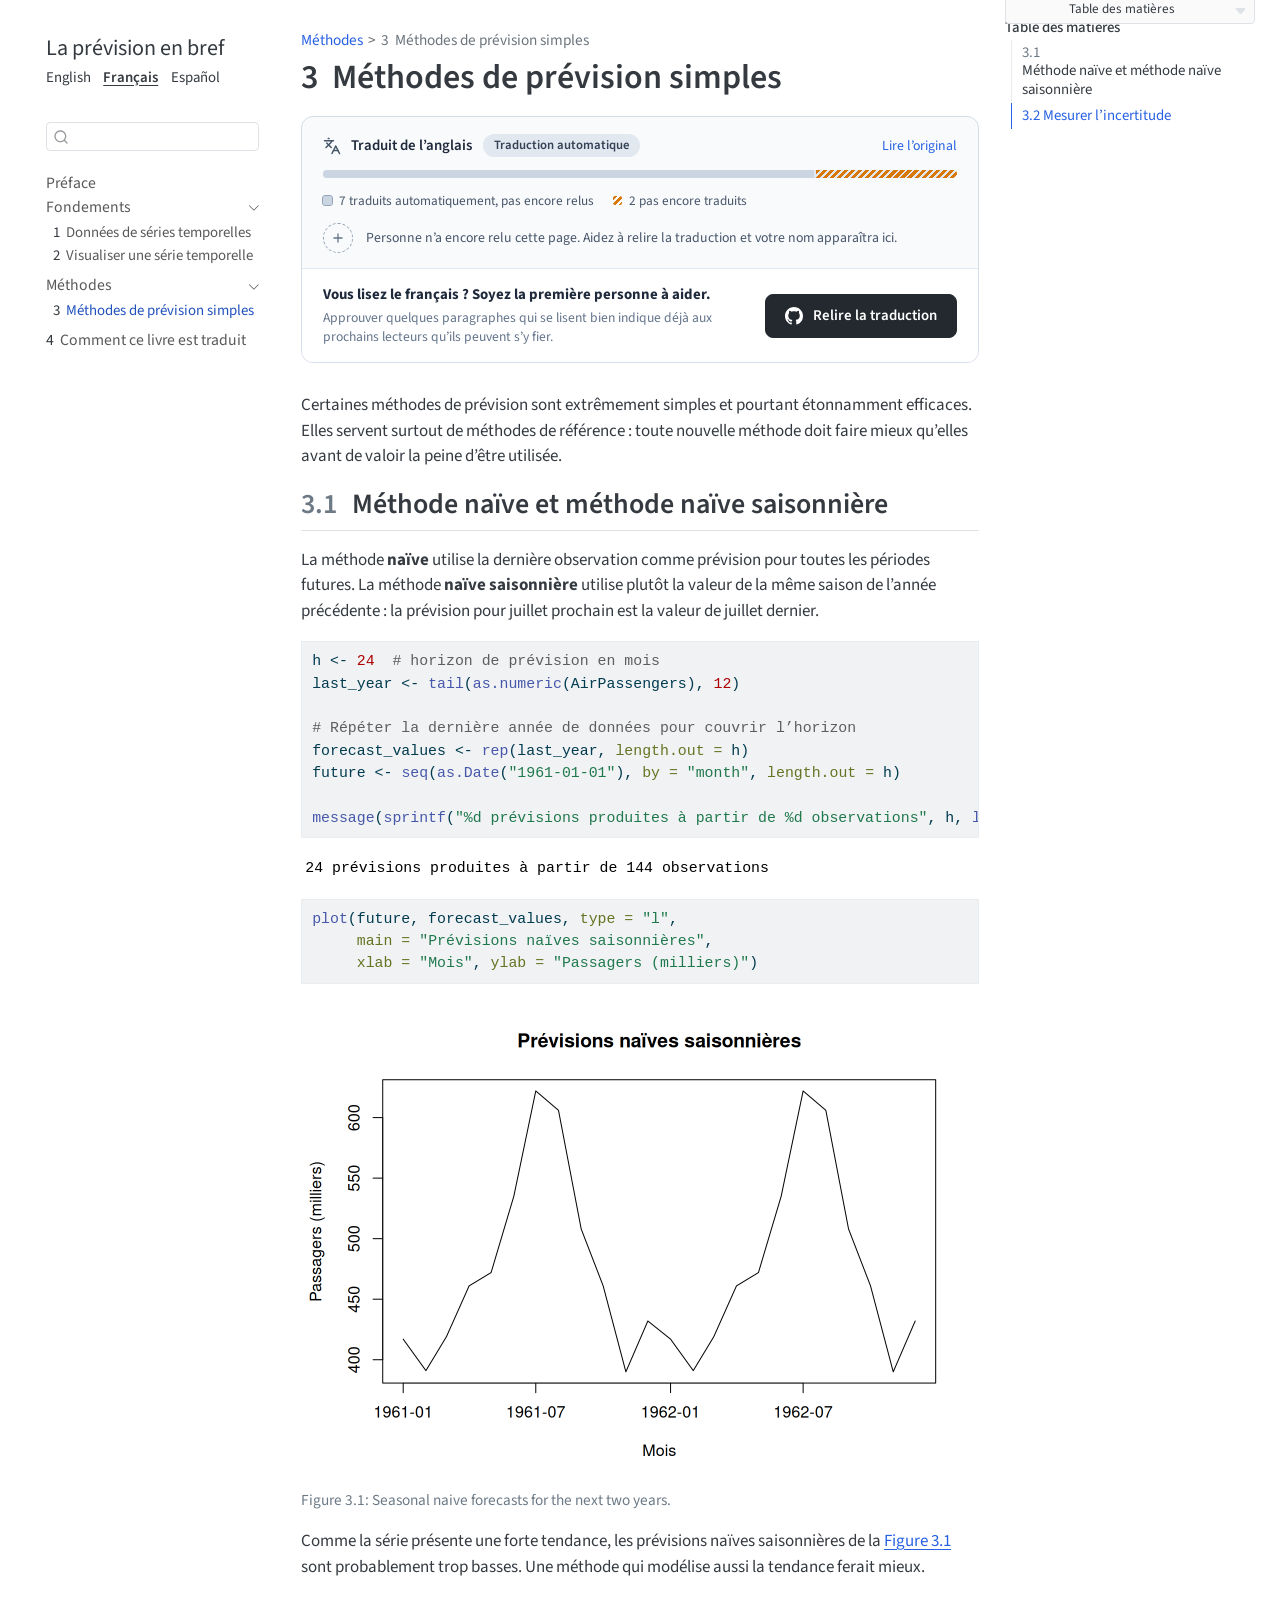
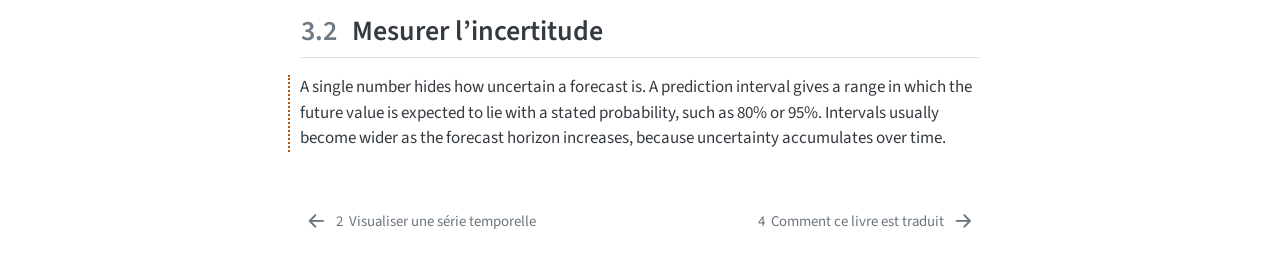
==== fr/chapters/benchmarks.html @ 6ce55431 "Built site for gh-pages" ====
<!DOCTYPE html>
<html xmlns="http://www.w3.org/1999/xhtml" lang="fr" xml:lang="fr"><head>

<meta charset="utf-8">
<meta name="generator" content="quarto-1.10.18">

<meta name="viewport" content="width=device-width, initial-scale=1.0, user-scalable=yes">


<title>3&nbsp; Méthodes de prévision simples – La prévision en bref</title>
<style>
/* Default styles provided by pandoc.
** See https://pandoc.org/MANUAL.html#variables-for-html for config info.
*/
span.smallcaps{font-variant: small-caps;}
div.columns{display: flex; gap: 1.5em;}
div.column{flex: auto;}
@media screen {
div.columns{gap: min(4vw, 1.5em);}
div.column{overflow-x: auto;}
}
div.hanging-indent{margin-left: 1.5em; text-indent: -1.5em;}
ul.task-list{list-style: none;}
ul.task-list li input[type="checkbox"] {
  width: 0.8em;
  margin: 0 0.8em 0.2em -1em; /* quarto-specific, see https://github.com/quarto-dev/quarto-cli/issues/4556 */ 
  vertical-align: middle;
}
/* CSS for syntax highlighting */
html { -webkit-text-size-adjust: 100%; }
pre > code.sourceCode { white-space: pre; position: relative; }
pre > code.sourceCode > span { display: inline-block; line-height: 1.25; }
pre > code.sourceCode > span:empty { height: 1.2em; }
.sourceCode { overflow: visible; }
code.sourceCode > span { color: inherit; text-decoration: inherit; }
div.sourceCode { margin: 1em 0; }
pre.sourceCode { margin: 0; }
@media screen {
div.sourceCode { overflow: auto; }
}
@media print {
pre > code.sourceCode { white-space: pre-wrap; }
pre > code.sourceCode > span { text-indent: -5em; padding-left: 5em; }
}
pre.numberSource code
  { counter-reset: source-line 0; }
pre.numberSource code > span
  { position: relative; left: -4em; counter-increment: source-line; }
pre.numberSource code > span > a:first-child::before
  { content: counter(source-line);
    position: relative; left: -1em; text-align: right; vertical-align: baseline;
    border: none; display: inline-block;
    -webkit-touch-callout: none; -webkit-user-select: none;
    -khtml-user-select: none; -moz-user-select: none;
    -ms-user-select: none; user-select: none;
    padding: 0 4px; width: 4em;
  }
pre.numberSource { margin-left: 3em;  padding-left: 4px; }
div.sourceCode
  {   }
@media screen {
pre > code.sourceCode > span > a:first-child::before { text-decoration: underline; }
}
</style>


<script src="../site_libs/quarto-nav/quarto-nav.js"></script>
<script src="../site_libs/quarto-nav/headroom.min.js"></script>
<script src="../site_libs/clipboard/clipboard.min.js"></script>
<script src="../site_libs/quarto-search/autocomplete.umd.js"></script>
<script src="../site_libs/quarto-search/fuse.min.js"></script>
<script src="../site_libs/quarto-search/quarto-search.js"></script>
<meta name="quarto:offset" content="../">
<link href="../chapters/how-it-works.html" rel="next">
<link href="../chapters/visualising.html" rel="prev">
<script src="../site_libs/quarto-html/quarto.js" type="module"></script>
<script src="../site_libs/quarto-html/tabsets/tabsets.js" type="module"></script>
<script src="../site_libs/quarto-html/popper.min.js"></script>
<script src="../site_libs/quarto-html/tippy.umd.min.js"></script>
<script src="../site_libs/quarto-html/anchor.min.js"></script>
<link href="../site_libs/quarto-html/tippy.css" rel="stylesheet">
<link href="../site_libs/quarto-html/quarto-syntax-highlighting-64a204ab8560d761af7679ceaba22944.css" rel="stylesheet" id="quarto-text-highlighting-styles">
<script src="../site_libs/bootstrap/bootstrap.min.js"></script>
<link href="../site_libs/bootstrap/bootstrap-icons.css" rel="stylesheet">
<link href="../site_libs/bootstrap/bootstrap-860392d51475b9d9ef8a05c167138a3a.min.css" rel="stylesheet" append-hash="true" id="quarto-bootstrap" data-mode="light">
<script src="../site_libs/quarto-contrib/quarto-i18n-0.1.0/review.js"></script>
<link href="../site_libs/quarto-contrib/quarto-i18n-0.1.0/review.css" rel="stylesheet">
<script id="quarto-search-options" type="application/json">{
  "location": "sidebar",
  "copy-button": false,
  "collapse-after": 3,
  "panel-placement": "start",
  "type": "textbox",
  "limit": 50,
  "keyboard-shortcut": [
    "f",
    "/",
    "s"
  ],
  "show-item-context": false,
  "language": {
    "search-no-results-text": "Pas de résultats",
    "search-matching-documents-text": "documents trouvés",
    "search-copy-link-title": "Copier le lien vers la recherche",
    "search-hide-matches-text": "Cacher les correspondances additionnelles",
    "search-more-match-text": "correspondance de plus dans ce document",
    "search-more-matches-text": "correspondances de plus dans ce document",
    "search-clear-button-title": "Effacer",
    "search-text-placeholder": "",
    "search-detached-cancel-button-title": "Annuler",
    "search-submit-button-title": "Envoyer",
    "search-label": "Recherche"
  }
}</script>


<!-- quarto-i18n:start -->
<link rel="alternate" hreflang="en" href="../../chapters/benchmarks.html">
<link rel="alternate" hreflang="fr" href="benchmarks.html">
<link rel="alternate" hreflang="es" href="../../es/chapters/benchmarks.html">
<link rel="alternate" hreflang="x-default" href="../../chapters/benchmarks.html">
<meta name="i18n-review-data" content="benchmarks.tr.json">
<!-- quarto-i18n:end -->
<!-- quarto-i18n:start -->
<style id="tr-switcher-style">.tr-switcher{display:flex;flex-wrap:wrap;gap:.25rem .75rem;font-size:.875rem;margin:.25rem 0 .5rem}.tr-switcher-link{text-decoration:none}.tr-switcher-link[aria-current]{font-weight:600;text-decoration:underline;text-underline-offset:3px}</style>
<!-- quarto-i18n:end -->
</head>

<body class="nav-sidebar floating quarto-light">

<div id="quarto-search-results"></div>
  <header id="quarto-header" class="headroom fixed-top">
  <nav class="quarto-secondary-nav">
    <div class="container-fluid d-flex">
      <button type="button" class="quarto-btn-toggle btn" data-bs-toggle="collapse" role="button" data-bs-target=".quarto-sidebar-collapse-item" aria-controls="quarto-sidebar" aria-expanded="false" aria-label="Basculer la barre latérale" onclick="if (window.quartoToggleHeadroom) { window.quartoToggleHeadroom(); }">
        <i class="bi bi-layout-text-sidebar-reverse"></i>
      </button>
        <nav class="quarto-page-breadcrumbs" aria-label="breadcrumb"><ol class="breadcrumb"><li class="breadcrumb-item"><a href="../chapters/benchmarks.html">Méthodes</a></li><li class="breadcrumb-item"><a href="../chapters/benchmarks.html"><span class="chapter-number">3</span>&nbsp; <span class="chapter-title">Méthodes de prévision simples</span></a></li></ol></nav>
        <a class="flex-grow-1" role="navigation" data-bs-toggle="collapse" data-bs-target=".quarto-sidebar-collapse-item" aria-controls="quarto-sidebar" aria-expanded="false" aria-label="Basculer la barre latérale" onclick="if (window.quartoToggleHeadroom) { window.quartoToggleHeadroom(); }">      
        </a>
      <button type="button" class="btn quarto-search-button" aria-label="Recherche" onclick="window.quartoOpenSearch();">
        <i class="bi bi-search"></i>
      </button>
    </div>
  </nav>
</header>
<!-- content -->
<div id="quarto-content" class="quarto-container page-columns page-rows-contents page-layout-article">
<!-- sidebar -->
  <nav id="quarto-sidebar" class="sidebar collapse collapse-horizontal quarto-sidebar-collapse-item sidebar-navigation floating overflow-auto">
    <div class="pt-lg-2 mt-2 text-left sidebar-header">
    <div class="sidebar-title mb-0 py-0">
      <a href="../">La prévision en bref</a> 
    </div>
<!-- quarto-i18n:start -->
<nav class="tr-switcher" aria-label="Langues"><a class="tr-switcher-link" href="../../chapters/benchmarks.html" lang="en" hreflang="en">English</a><a class="tr-switcher-link" href="benchmarks.html" lang="fr" hreflang="fr" aria-current="page">Français</a><a class="tr-switcher-link" href="../../es/chapters/benchmarks.html" lang="es" hreflang="es">Español</a></nav>
<!-- quarto-i18n:end -->

      </div>
        <div class="mt-2 flex-shrink-0 align-items-center">
        <div class="sidebar-search">
        <div id="quarto-search" class="" title="Recherche"></div>
        </div>
        </div>
    <div class="sidebar-menu-container"> 
    <ul class="list-unstyled mt-1">
        <li class="sidebar-item">
  <div class="sidebar-item-container"> 
  <a href="../index.html" class="sidebar-item-text sidebar-link">
 <span class="menu-text">Préface</span></a>
  </div>
</li>
        <li class="sidebar-item sidebar-item-section">
      <div class="sidebar-item-container"> 
            <a class="sidebar-item-text sidebar-link text-start" data-bs-toggle="collapse" data-bs-target="#quarto-sidebar-section-1" role="navigation" aria-expanded="true">
 <span class="menu-text">Fondements</span></a>
          <a class="sidebar-item-toggle text-start" data-bs-toggle="collapse" data-bs-target="#quarto-sidebar-section-1" role="navigation" aria-expanded="true" aria-label="Basculer la section">
            <i class="bi bi-chevron-right ms-2"></i>
          </a> 
      </div>
      <ul id="quarto-sidebar-section-1" class="collapse list-unstyled sidebar-section depth1 show">  
          <li class="sidebar-item">
  <div class="sidebar-item-container"> 
  <a href="../chapters/time-series.html" class="sidebar-item-text sidebar-link">
 <span class="menu-text"><span class="chapter-number">1</span>&nbsp; <span class="chapter-title">Données de séries temporelles</span></span></a>
  </div>
</li>
          <li class="sidebar-item">
  <div class="sidebar-item-container"> 
  <a href="../chapters/visualising.html" class="sidebar-item-text sidebar-link">
 <span class="menu-text"><span class="chapter-number">2</span>&nbsp; <span class="chapter-title">Visualiser une série temporelle</span></span></a>
  </div>
</li>
      </ul>
  </li>
        <li class="sidebar-item sidebar-item-section">
      <div class="sidebar-item-container"> 
            <a class="sidebar-item-text sidebar-link text-start" data-bs-toggle="collapse" data-bs-target="#quarto-sidebar-section-2" role="navigation" aria-expanded="true">
 <span class="menu-text">Méthodes</span></a>
          <a class="sidebar-item-toggle text-start" data-bs-toggle="collapse" data-bs-target="#quarto-sidebar-section-2" role="navigation" aria-expanded="true" aria-label="Basculer la section">
            <i class="bi bi-chevron-right ms-2"></i>
          </a> 
      </div>
      <ul id="quarto-sidebar-section-2" class="collapse list-unstyled sidebar-section depth1 show">  
          <li class="sidebar-item">
  <div class="sidebar-item-container"> 
  <a href="../chapters/benchmarks.html" class="sidebar-item-text sidebar-link active">
 <span class="menu-text"><span class="chapter-number">3</span>&nbsp; <span class="chapter-title">Méthodes de prévision simples</span></span></a>
  </div>
</li>
      </ul>
  </li>
        <li class="sidebar-item">
  <div class="sidebar-item-container"> 
  <a href="../chapters/how-it-works.html" class="sidebar-item-text sidebar-link">
 <span class="menu-text"><span class="chapter-number">4</span>&nbsp; <span class="chapter-title">Comment ce livre est traduit</span></span></a>
  </div>
</li>
    </ul>
    </div>
</nav>
<div id="quarto-sidebar-glass" class="quarto-sidebar-collapse-item" data-bs-toggle="collapse" data-bs-target=".quarto-sidebar-collapse-item"></div>
<!-- margin-sidebar -->
    <div id="quarto-margin-sidebar" class="sidebar margin-sidebar">
        <nav id="TOC" role="doc-toc" class="toc-active">
    <h2 id="toc-title">Table des matières</h2>
   
  <ul>
  <li><a href="#sec-naive" id="toc-sec-naive" class="nav-link active" data-scroll-target="#sec-naive"><span class="header-section-number">3.1</span> <span class="tr-block tr-heading" data-tr-id="u3fd307" data-tr-status="machine" data-tr-reviews="0">Méthode naïve et méthode naïve saisonnière</span></a></li>
  <li><a href="#sec-uncertainty" id="toc-sec-uncertainty" class="nav-link" data-scroll-target="#sec-uncertainty"><span class="header-section-number">3.2</span> <span class="tr-block tr-heading" data-tr-id="ubc1e52" data-tr-status="machine" data-tr-reviews="0">Mesurer l’incertitude</span></a></li>
  </ul>
</nav>
    </div>
<!-- main -->
<main class="content" id="quarto-document-content">

<header id="title-block-header" class="quarto-title-block default"><nav class="quarto-page-breadcrumbs quarto-title-breadcrumbs d-none d-lg-block" aria-label="breadcrumb"><ol class="breadcrumb"><li class="breadcrumb-item"><a href="../chapters/benchmarks.html">Méthodes</a></li><li class="breadcrumb-item"><a href="../chapters/benchmarks.html"><span class="chapter-number">3</span>&nbsp; <span class="chapter-title">Méthodes de prévision simples</span></a></li></ol></nav>
<div class="quarto-title">
<h1 class="title"><span id="sec-benchmarks" class="quarto-section-identifier"><span class="chapter-number">3</span>&nbsp; <span class="chapter-title">Méthodes de prévision simples</span></span></h1>
</div>



<div class="quarto-title-meta">

    
  
    
  </div>
  


</header>


<aside class="tr-banner" data-state="machine" aria-label="À propos de cette traduction"><div class="tr-banner-main"><div class="tr-banner-head"><svg class="tr-banner-icon" width="18" height="18" viewBox="0 0 24 24" fill="none" stroke="currentColor" stroke-width="2" stroke-linecap="round" stroke-linejoin="round" aria-hidden="true"><path d="m5 8 6 6"/><path d="m4 14 6-6 2-3"/><path d="M2 5h12"/><path d="M7 2h1"/><path d="m22 22-5-10-5 10"/><path d="M14 18h6"/></svg><span class="tr-banner-title">Traduit de l’anglais</span><span class="tr-banner-state" data-state="machine">Traduction automatique</span><a class="tr-original" href="../../chapters/benchmarks.html" hreflang="en">Lire l’original</a></div><div class="tr-banner-bar" role="img" aria-label="7 traduits automatiquement, pas encore relus; 2 pas encore traduits"><span data-kind="machine" style="flex-grow:7"></span><span data-kind="fallback" style="flex-grow:2"></span></div><ul class="tr-banner-legend" aria-hidden="true"><li><span class="tr-banner-key" data-kind="machine"></span>7 traduits automatiquement, pas encore relus</li><li><span class="tr-banner-key" data-kind="fallback"></span>2 pas encore traduits</li></ul><div class="tr-banner-people"><span class="tr-banner-empty" aria-hidden="true"><svg width="14" height="14" viewBox="0 0 24 24" fill="none" stroke="currentColor" stroke-width="2.2" stroke-linecap="round" aria-hidden="true"><path d="M12 5v14"/><path d="M5 12h14"/></svg></span><p>Personne n’a encore relu cette page. Aidez à relire la traduction et votre nom apparaîtra ici.</p></div></div><div class="tr-banner-cta"><div class="tr-banner-cta-text"><strong>Vous lisez le français ? Soyez la première personne à aider.</strong><span>Approuver quelques paragraphes qui se lisent bien indique déjà aux prochains lecteurs qu’ils peuvent s’y fier.</span></div><a class="tr-review-toggle tr-banner-button" href="?review=1"><svg width="18" height="18" viewBox="0 0 16 16" fill="currentColor" aria-hidden="true"><path d="M8 0C3.58 0 0 3.58 0 8c0 3.54 2.29 6.53 5.47 7.59.4.07.55-.17.55-.38 0-.19-.01-.82-.01-1.49-2.01.37-2.53-.49-2.69-.94-.09-.23-.48-.94-.82-1.13-.28-.15-.68-.52-.01-.53.63-.01 1.08.58 1.23.82.72 1.21 1.87.87 2.33.66.07-.52.28-.87.51-1.07-1.78-.2-3.64-.89-3.64-3.95 0-.87.31-1.59.82-2.15-.08-.2-.36-1.02.08-2.12 0 0 .67-.21 2.2.82.64-.18 1.32-.27 2-.27.68 0 1.36.09 2 .27 1.53-1.04 2.2-.82 2.2-.82.44 1.1.16 1.92.08 2.12.51.56.82 1.27.82 2.15 0 3.07-1.87 3.75-3.65 3.95.29.25.54.73.54 1.48 0 1.07-.01 1.93-.01 2.2 0 .21.15.46.55.38A8.013 8.013 0 0016 8c0-4.42-3.58-8-8-8z"/></svg><span class="tr-toggle-text">Relire la traduction</span></a></div></aside>
<div class="tr-block" data-tr-id="u886e23" data-tr-status="machine" data-tr-reviews="0">
<p>Certaines méthodes de prévision sont extrêmement simples et pourtant étonnamment efficaces. Elles servent surtout de méthodes de référence&nbsp;: toute nouvelle méthode doit faire mieux qu’elles avant de valoir la peine d’être utilisée.</p>
</div>
<section id="sec-naive" class="level2" data-number="3.1">
<h2 data-number="3.1" class="anchored" data-anchor-id="sec-naive"><span class="header-section-number">3.1</span> <span class="tr-block tr-heading" data-tr-id="u3fd307" data-tr-status="machine" data-tr-reviews="0">Méthode naïve et méthode naïve saisonnière</span></h2>
<div class="tr-block" data-tr-id="u6e75d2" data-tr-status="machine" data-tr-reviews="0">
<p>La méthode <strong>naïve</strong> utilise la dernière observation comme prévision pour toutes les périodes futures. La méthode <strong>naïve saisonnière</strong> utilise plutôt la valeur de la même saison de l’année précédente&nbsp;: la prévision pour juillet prochain est la valeur de juillet dernier.</p>
</div>
<div class="cell">
<div class="code-copy-outer-scaffold"><div class="sourceCode cell-code" id="cb1"><pre class="sourceCode r code-with-copy"><code class="sourceCode r"><span id="cb1-1"><a href="#cb1-1" aria-hidden="true" tabindex="-1"></a>h <span class="ot">&lt;-</span> <span class="dv">24</span>  <span class="co"># horizon de prévision en mois</span></span>
<span id="cb1-2"><a href="#cb1-2" aria-hidden="true" tabindex="-1"></a>last_year <span class="ot">&lt;-</span> <span class="fu">tail</span>(<span class="fu">as.numeric</span>(AirPassengers), <span class="dv">12</span>)</span>
<span id="cb1-3"><a href="#cb1-3" aria-hidden="true" tabindex="-1"></a></span>
<span id="cb1-4"><a href="#cb1-4" aria-hidden="true" tabindex="-1"></a><span class="co"># Répéter la dernière année de données pour couvrir l’horizon</span></span>
<span id="cb1-5"><a href="#cb1-5" aria-hidden="true" tabindex="-1"></a>forecast_values <span class="ot">&lt;-</span> <span class="fu">rep</span>(last_year, <span class="at">length.out =</span> h)</span>
<span id="cb1-6"><a href="#cb1-6" aria-hidden="true" tabindex="-1"></a>future <span class="ot">&lt;-</span> <span class="fu">seq</span>(<span class="fu">as.Date</span>(<span class="st">"1961-01-01"</span>), <span class="at">by =</span> <span class="st">"month"</span>, <span class="at">length.out =</span> h)</span>
<span id="cb1-7"><a href="#cb1-7" aria-hidden="true" tabindex="-1"></a></span>
<span id="cb1-8"><a href="#cb1-8" aria-hidden="true" tabindex="-1"></a><span class="fu">message</span>(<span class="fu">sprintf</span>(<span class="st">"%d prévisions produites à partir de %d observations"</span>, h, <span class="fu">length</span>(AirPassengers)))</span></code></pre></div><button title="Copier vers le presse-papier" class="code-copy-button"><i class="bi"></i></button></div>
<div class="cell-output cell-output-stderr">
<pre><code>24 prévisions produites à partir de 144 observations</code></pre>
</div>
<div class="code-copy-outer-scaffold"><div class="sourceCode cell-code" id="cb3"><pre class="sourceCode r code-with-copy"><code class="sourceCode r"><span id="cb3-1"><a href="#cb3-1" aria-hidden="true" tabindex="-1"></a><span class="fu">plot</span>(future, forecast_values, <span class="at">type =</span> <span class="st">"l"</span>,</span>
<span id="cb3-2"><a href="#cb3-2" aria-hidden="true" tabindex="-1"></a>     <span class="at">main =</span> <span class="st">"Prévisions naïves saisonnières"</span>,</span>
<span id="cb3-3"><a href="#cb3-3" aria-hidden="true" tabindex="-1"></a>     <span class="at">xlab =</span> <span class="st">"Mois"</span>, <span class="at">ylab =</span> <span class="st">"Passagers (milliers)"</span>)</span></code></pre></div><button title="Copier vers le presse-papier" class="code-copy-button"><i class="bi"></i></button></div>
<div class="cell-output-display">
<div id="fig-snaive" class="quarto-float quarto-figure quarto-figure-center anchored">
<figure class="quarto-float quarto-float-fig figure">
<div aria-describedby="fig-snaive-caption-0ceaefa1-69ba-4598-a22c-09a6ac19f8ca">
<img src="benchmarks_files/figure-html/fig-snaive-1.png" class="img-fluid figure-img" width="672">
</div>
<figcaption class="quarto-float-caption-bottom quarto-float-caption quarto-float-fig" id="fig-snaive-caption-0ceaefa1-69ba-4598-a22c-09a6ac19f8ca">
Figure&nbsp;3.1: Seasonal naive forecasts for the next two years.
</figcaption>
</figure>
</div>
</div>
</div>
<div class="tr-block" data-tr-id="ua8630e" data-tr-status="machine" data-tr-reviews="0">
<p>Comme la série présente une forte tendance, les prévisions naïves saisonnières de la <a href="#fig-snaive" class="quarto-xref">Figure&nbsp;<span>3.1</span></a> sont probablement trop basses. Une méthode qui modélise aussi la tendance ferait mieux.</p>
</div>
</section>
<section id="sec-uncertainty" class="level2" data-number="3.2">
<h2 data-number="3.2" class="anchored" data-anchor-id="sec-uncertainty"><span class="header-section-number">3.2</span> <span class="tr-block tr-heading" data-tr-id="ubc1e52" data-tr-status="machine" data-tr-reviews="0">Mesurer l’incertitude</span></h2>
<div class="tr-block" data-tr-id="u3415c7" data-tr-status="stale" data-tr-reviews="0" lang="en">
<p>A single number hides how uncertain a forecast is. A prediction interval gives a range in which the future value is expected to lie with a stated probability, such as 80% or 95%. Intervals usually become wider as the forecast horizon increases, because uncertainty accumulates over time.</p>
</div>


</section>

</main> <!-- /main -->
<script id="quarto-html-after-body" type="application/javascript">
  window.document.addEventListener("DOMContentLoaded", function (event) {
    const icon = "";
    const anchorJS = new window.AnchorJS();
    anchorJS.options = {
      placement: 'right',
      icon: icon
    };
    anchorJS.add('.anchored');
    const isCodeAnnotation = (el) => {
      for (const clz of el.classList) {
        if (clz.startsWith('code-annotation-')) {                     
          return true;
        }
      }
      return false;
    }
    const onCopySuccess = function(e) {
      // button target
      const button = e.trigger;
      // don't keep focus
      button.blur();
      // flash "checked"
      button.classList.add('code-copy-button-checked');
      var currentTitle = button.getAttribute("title");
      button.setAttribute("title", "Copié");
      let tooltip;
      if (window.bootstrap) {
        button.setAttribute("data-bs-toggle", "tooltip");
        button.setAttribute("data-bs-placement", "left");
        button.setAttribute("data-bs-title", "Copié");
        tooltip = new bootstrap.Tooltip(button, 
          { trigger: "manual", 
            customClass: "code-copy-button-tooltip",
            offset: [0, -8]});
        tooltip.show();    
      }
      setTimeout(function() {
        if (tooltip) {
          tooltip.hide();
          button.removeAttribute("data-bs-title");
          button.removeAttribute("data-bs-toggle");
          button.removeAttribute("data-bs-placement");
        }
        button.setAttribute("title", currentTitle);
        button.classList.remove('code-copy-button-checked');
      }, 1000);
      // clear code selection
      e.clearSelection();
    }
    const getTextToCopy = function(trigger) {
      const outerScaffold = trigger.parentElement.cloneNode(true);
      const codeEl = outerScaffold.querySelector('code');
      for (const childEl of codeEl.children) {
        if (isCodeAnnotation(childEl)) {
          childEl.remove();
        }
      }
      return codeEl.innerText;
    }
    const clipboard = new window.ClipboardJS('.code-copy-button:not([data-in-quarto-modal])', {
      text: getTextToCopy
    });
    clipboard.on('success', onCopySuccess);
    if (window.document.getElementById('quarto-embedded-source-code-modal')) {
      const clipboardModal = new window.ClipboardJS('.code-copy-button[data-in-quarto-modal]', {
        text: getTextToCopy,
        container: window.document.getElementById('quarto-embedded-source-code-modal')
      });
      clipboardModal.on('success', onCopySuccess);
    }
      var localhostRegex = new RegExp(/^(?:http|https):\/\/localhost\:?[0-9]*\//);
      var mailtoRegex = new RegExp(/^mailto:/);
        var filterRegex = new RegExp('/' + window.location.host + '/');
      var isInternal = (href) => {
          return filterRegex.test(href) || localhostRegex.test(href) || mailtoRegex.test(href);
      }
      // Inspect non-navigation links and adorn them if external
     var links = window.document.querySelectorAll('a[href]:not(.nav-link):not(.navbar-brand):not(.toc-action):not(.sidebar-link):not(.sidebar-item-toggle):not(.pagination-link):not(.no-external):not([aria-hidden]):not(.dropdown-item):not(.quarto-navigation-tool):not(.about-link)');
      for (var i=0; i<links.length; i++) {
        const link = links[i];
        if (!isInternal(link.href)) {
          // undo the damage that might have been done by quarto-nav.js in the case of
          // links that we want to consider external
          if (link.dataset.originalHref !== undefined) {
            link.href = link.dataset.originalHref;
          }
        }
      }
    function tippyHover(el, contentFn, onTriggerFn, onUntriggerFn) {
      const config = {
        allowHTML: true,
        maxWidth: 500,
        delay: 100,
        arrow: false,
        appendTo: function(el) {
            return el.parentElement;
        },
        interactive: true,
        interactiveBorder: 10,
        theme: 'quarto',
        placement: 'bottom-start',
      };
      if (contentFn) {
        config.content = contentFn;
      }
      if (onTriggerFn) {
        config.onTrigger = onTriggerFn;
      }
      if (onUntriggerFn) {
        config.onUntrigger = onUntriggerFn;
      }
      window.tippy(el, config); 
    }
    const noterefs = window.document.querySelectorAll('a[role="doc-noteref"]');
    for (var i=0; i<noterefs.length; i++) {
      const ref = noterefs[i];
      tippyHover(ref, function() {
        // use id or data attribute instead here
        let href = ref.getAttribute('data-footnote-href') || ref.getAttribute('href');
        try { href = new URL(href).hash; } catch {}
        const id = href.replace(/^#\/?/, "");
        const note = window.document.getElementById(id);
        if (note) {
          return note.innerHTML;
        } else {
          return "";
        }
      });
    }
    const xrefs = window.document.querySelectorAll('a.quarto-xref');
    const processXRef = (id, note) => {
      // Strip column container classes
      const stripColumnClz = (el) => {
        el.classList.remove("page-full", "page-columns");
        if (el.children) {
          for (const child of el.children) {
            stripColumnClz(child);
          }
        }
      }
      stripColumnClz(note)
      if (id === null || id.startsWith('sec-')) {
        // Special case sections, only their first couple elements
        const container = document.createElement("div");
        if (note.children && note.children.length > 2) {
          container.appendChild(note.children[0].cloneNode(true));
          for (let i = 1; i < note.children.length; i++) {
            const child = note.children[i];
            if (child.tagName === "P" && child.innerText === "") {
              continue;
            } else {
              container.appendChild(child.cloneNode(true));
              break;
            }
          }
          if (window.Quarto?.typesetMath) {
            window.Quarto.typesetMath(container);
          }
          return container.innerHTML
        } else {
          if (window.Quarto?.typesetMath) {
            window.Quarto.typesetMath(note);
          }
          return note.innerHTML;
        }
      } else {
        // Remove any anchor links if they are present
        const anchorLink = note.querySelector('a.anchorjs-link');
        if (anchorLink) {
          anchorLink.remove();
        }
        if (window.Quarto?.typesetMath) {
          window.Quarto.typesetMath(note);
        }
        if (note.classList.contains("callout")) {
          return note.outerHTML;
        } else {
          return note.innerHTML;
        }
      }
    }
    for (var i=0; i<xrefs.length; i++) {
      const xref = xrefs[i];
      tippyHover(xref, undefined, function(instance) {
        instance.disable();
        let url = xref.getAttribute('href');
        let hash = undefined; 
        if (url.startsWith('#')) {
          hash = url;
        } else {
          try { hash = new URL(url).hash; } catch {}
        }
        if (hash) {
          const id = hash.replace(/^#\/?/, "");
          const note = window.document.getElementById(id);
          if (note !== null) {
            try {
              const html = processXRef(id, note.cloneNode(true));
              instance.setContent(html);
            } finally {
              instance.enable();
              instance.show();
            }
          } else {
            // See if we can fetch this
            fetch(url.split('#')[0])
            .then(res => res.text())
            .then(html => {
              const parser = new DOMParser();
              const htmlDoc = parser.parseFromString(html, "text/html");
              const note = htmlDoc.getElementById(id);
              if (note !== null) {
                const html = processXRef(id, note);
                instance.setContent(html);
              } 
            }).finally(() => {
              instance.enable();
              instance.show();
            });
          }
        } else {
          // See if we can fetch a full url (with no hash to target)
          // This is a special case and we should probably do some content thinning / targeting
          fetch(url)
          .then(res => res.text())
          .then(html => {
            const parser = new DOMParser();
            const htmlDoc = parser.parseFromString(html, "text/html");
            const note = htmlDoc.querySelector('main.content');
            if (note !== null) {
              // This should only happen for chapter cross references
              // (since there is no id in the URL)
              // remove the first header
              if (note.children.length > 0 && note.children[0].tagName === "HEADER") {
                note.children[0].remove();
              }
              const html = processXRef(null, note);
              instance.setContent(html);
            } 
          }).finally(() => {
            instance.enable();
            instance.show();
          });
        }
      }, function(instance) {
      });
    }
        let selectedAnnoteEl;
        const selectorForAnnotation = ( cell, annotation) => {
          let cellAttr = 'data-code-cell="' + cell + '"';
          let lineAttr = 'data-code-annotation="' +  annotation + '"';
          const selector = 'span[' + cellAttr + '][' + lineAttr + ']';
          return selector;
        }
        const selectCodeLines = (annoteEl) => {
          const doc = window.document;
          const targetCell = annoteEl.getAttribute("data-target-cell");
          const targetAnnotation = annoteEl.getAttribute("data-target-annotation");
          const annoteSpan = window.document.querySelector(selectorForAnnotation(targetCell, targetAnnotation));
          const lines = annoteSpan.getAttribute("data-code-lines").split(",");
          const lineIds = lines.map((line) => {
            return targetCell + "-" + line;
          })
          let top = null;
          let height = null;
          let parent = null;
          if (lineIds.length > 0) {
              //compute the position of the single el (top and bottom and make a div)
              const el = window.document.getElementById(lineIds[0]);
              top = el.offsetTop;
              height = el.offsetHeight;
              parent = el.parentElement.parentElement;
            if (lineIds.length > 1) {
              const lastEl = window.document.getElementById(lineIds[lineIds.length - 1]);
              const bottom = lastEl.offsetTop + lastEl.offsetHeight;
              height = bottom - top;
            }
            if (top !== null && height !== null && parent !== null) {
              // cook up a div (if necessary) and position it 
              let div = window.document.getElementById("code-annotation-line-highlight");
              if (div === null) {
                div = window.document.createElement("div");
                div.setAttribute("id", "code-annotation-line-highlight");
                div.style.position = 'absolute';
                parent.appendChild(div);
              }
              div.style.top = top - 2 + "px";
              div.style.height = height + 4 + "px";
              div.style.left = 0;
              let gutterDiv = window.document.getElementById("code-annotation-line-highlight-gutter");
              if (gutterDiv === null) {
                gutterDiv = window.document.createElement("div");
                gutterDiv.setAttribute("id", "code-annotation-line-highlight-gutter");
                gutterDiv.style.position = 'absolute';
                const codeCell = window.document.getElementById(targetCell);
                const gutter = codeCell.querySelector('.code-annotation-gutter');
                gutter.appendChild(gutterDiv);
              }
              gutterDiv.style.top = top - 2 + "px";
              gutterDiv.style.height = height + 4 + "px";
            }
            selectedAnnoteEl = annoteEl;
          }
        };
        const unselectCodeLines = () => {
          const elementsIds = ["code-annotation-line-highlight", "code-annotation-line-highlight-gutter"];
          elementsIds.forEach((elId) => {
            const div = window.document.getElementById(elId);
            if (div) {
              div.remove();
            }
          });
          selectedAnnoteEl = undefined;
        };
          // Handle positioning of the toggle
      window.addEventListener(
        "resize",
        throttle(() => {
          elRect = undefined;
          if (selectedAnnoteEl) {
            selectCodeLines(selectedAnnoteEl);
          }
        }, 10)
      );
      function throttle(fn, ms) {
      let throttle = false;
      let timer;
        return (...args) => {
          if(!throttle) { // first call gets through
              fn.apply(this, args);
              throttle = true;
          } else { // all the others get throttled
              if(timer) clearTimeout(timer); // cancel #2
              timer = setTimeout(() => {
                fn.apply(this, args);
                timer = throttle = false;
              }, ms);
          }
        };
      }
        // Attach click handler to the DT
        const annoteDls = window.document.querySelectorAll('dt[data-target-cell]');
        for (const annoteDlNode of annoteDls) {
          annoteDlNode.addEventListener('click', (event) => {
            const clickedEl = event.target;
            if (clickedEl !== selectedAnnoteEl) {
              unselectCodeLines();
              const activeEl = window.document.querySelector('dt[data-target-cell].code-annotation-active');
              if (activeEl) {
                activeEl.classList.remove('code-annotation-active');
              }
              selectCodeLines(clickedEl);
              clickedEl.classList.add('code-annotation-active');
            } else {
              // Unselect the line
              unselectCodeLines();
              clickedEl.classList.remove('code-annotation-active');
            }
          });
        }
    const findCites = (el) => {
      const parentEl = el.parentElement;
      if (parentEl) {
        const cites = parentEl.dataset.cites;
        if (cites) {
          return {
            el,
            cites: cites.split(' ')
          };
        } else {
          return findCites(el.parentElement)
        }
      } else {
        return undefined;
      }
    };
    var bibliorefs = window.document.querySelectorAll('a[role="doc-biblioref"]');
    for (var i=0; i<bibliorefs.length; i++) {
      const ref = bibliorefs[i];
      const citeInfo = findCites(ref);
      if (citeInfo) {
        tippyHover(citeInfo.el, function() {
          var popup = window.document.createElement('div');
          citeInfo.cites.forEach(function(cite) {
            var citeDiv = window.document.createElement('div');
            citeDiv.classList.add('hanging-indent');
            citeDiv.classList.add('csl-entry');
            var biblioDiv = window.document.getElementById('ref-' + cite);
            if (biblioDiv) {
              citeDiv.innerHTML = biblioDiv.innerHTML;
            }
            popup.appendChild(citeDiv);
          });
          return popup.innerHTML;
        });
      }
    }
  });
  </script>
<nav class="page-navigation">
  <div class="nav-page nav-page-previous">
      <a href="../chapters/visualising.html" class="pagination-link" aria-label="Visualiser une série temporelle">
        <i class="bi bi-arrow-left-short"></i> <span class="nav-page-text"><span class="chapter-number">2</span>&nbsp; <span class="chapter-title">Visualiser une série temporelle</span></span>
      </a>          
  </div>
  <div class="nav-page nav-page-next">
      <a href="../chapters/how-it-works.html" class="pagination-link" aria-label="Comment ce livre est traduit">
        <span class="nav-page-text"><span class="chapter-number">4</span>&nbsp; <span class="chapter-title">Comment ce livre est traduit</span></span> <i class="bi bi-arrow-right-short"></i>
      </a>
  </div>
</nav>
</div> <!-- /content -->




</body></html>
---- fr/site_libs/quarto-html/tippy.css ----
.tippy-box[data-animation=fade][data-state=hidden]{opacity:0}[data-tippy-root]{max-width:calc(100vw - 10px)}.tippy-box{position:relative;background-color:#333;color:#fff;border-radius:4px;font-size:14px;line-height:1.4;white-space:normal;outline:0;transition-property:transform,visibility,opacity}.tippy-box[data-placement^=top]>.tippy-arrow{bottom:0}.tippy-box[data-placement^=top]>.tippy-arrow:before{bottom:-7px;left:0;border-width:8px 8px 0;border-top-color:initial;transform-origin:center top}.tippy-box[data-placement^=bottom]>.tippy-arrow{top:0}.tippy-box[data-placement^=bottom]>.tippy-arrow:before{top:-7px;left:0;border-width:0 8px 8px;border-bottom-color:initial;transform-origin:center bottom}.tippy-box[data-placement^=left]>.tippy-arrow{right:0}.tippy-box[data-placement^=left]>.tippy-arrow:before{border-width:8px 0 8px 8px;border-left-color:initial;right:-7px;transform-origin:center left}.tippy-box[data-placement^=right]>.tippy-arrow{left:0}.tippy-box[data-placement^=right]>.tippy-arrow:before{left:-7px;border-width:8px 8px 8px 0;border-right-color:initial;transform-origin:center right}.tippy-box[data-inertia][data-state=visible]{transition-timing-function:cubic-bezier(.54,1.5,.38,1.11)}.tippy-arrow{width:16px;height:16px;color:#333}.tippy-arrow:before{content:"";position:absolute;border-color:transparent;border-style:solid}.tippy-content{position:relative;padding:5px 9px;z-index:1}
---- fr/site_libs/quarto-html/quarto-syntax-highlighting-64a204ab8560d761af7679ceaba22944.css ----
/* quarto syntax highlight colors */
:root {
  --quarto-hl-ot-color: #003B4F;
  --quarto-hl-at-color: #657422;
  --quarto-hl-ss-color: #20794D;
  --quarto-hl-an-color: #5E5E5E;
  --quarto-hl-fu-color: #4758AB;
  --quarto-hl-st-color: #20794D;
  --quarto-hl-cf-color: #003B4F;
  --quarto-hl-op-color: #5E5E5E;
  --quarto-hl-er-color: #AD0000;
  --quarto-hl-bn-color: #AD0000;
  --quarto-hl-al-color: #AD0000;
  --quarto-hl-va-color: #111111;
  --quarto-hl-bu-color: inherit;
  --quarto-hl-ex-color: inherit;
  --quarto-hl-pp-color: #AD0000;
  --quarto-hl-in-color: #5E5E5E;
  --quarto-hl-vs-color: #20794D;
  --quarto-hl-wa-color: #5E5E5E;
  --quarto-hl-do-color: #5E5E5E;
  --quarto-hl-im-color: #00769E;
  --quarto-hl-ch-color: #20794D;
  --quarto-hl-dt-color: #AD0000;
  --quarto-hl-fl-color: #AD0000;
  --quarto-hl-co-color: #5E5E5E;
  --quarto-hl-cv-color: #5E5E5E;
  --quarto-hl-cn-color: #8f5902;
  --quarto-hl-sc-color: #5E5E5E;
  --quarto-hl-dv-color: #AD0000;
  --quarto-hl-kw-color: #003B4F;
}

/* other quarto variables */
:root {
  --quarto-font-monospace: SFMono-Regular, Menlo, Monaco, Consolas, "Liberation Mono", "Courier New", monospace;
}

/* syntax highlight based on Pandoc's rules */
pre > code.sourceCode > span {
  color: #003B4F;
}

code.sourceCode > span {
  color: #003B4F;
}

div.sourceCode,
div.sourceCode pre.sourceCode {
  color: #003B4F;
}

/* Normal */
code span {
  color: #003B4F;
}

/* Alert */
code span.al {
  color: #AD0000;
  font-style: inherit;
}

/* Annotation */
code span.an {
  color: #5E5E5E;
  font-style: inherit;
}

/* Attribute */
code span.at {
  color: #657422;
  font-style: inherit;
}

/* BaseN */
code span.bn {
  color: #AD0000;
  font-style: inherit;
}

/* BuiltIn */
code span.bu {
  font-style: inherit;
}

/* ControlFlow */
code span.cf {
  color: #003B4F;
  font-weight: bold;
  font-style: inherit;
}

/* Char */
code span.ch {
  color: #20794D;
  font-style: inherit;
}

/* Constant */
code span.cn {
  color: #8f5902;
  font-style: inherit;
}

/* Comment */
code span.co {
  color: #5E5E5E;
  font-style: inherit;
}

/* CommentVar */
code span.cv {
  color: #5E5E5E;
  font-style: italic;
}

/* Documentation */
code span.do {
  color: #5E5E5E;
  font-style: italic;
}

/* DataType */
code span.dt {
  color: #AD0000;
  font-style: inherit;
}

/* DecVal */
code span.dv {
  color: #AD0000;
  font-style: inherit;
}

/* Error */
code span.er {
  color: #AD0000;
  font-style: inherit;
}

/* Extension */
code span.ex {
  font-style: inherit;
}

/* Float */
code span.fl {
  color: #AD0000;
  font-style: inherit;
}

/* Function */
code span.fu {
  color: #4758AB;
  font-style: inherit;
}

/* Import */
code span.im {
  color: #00769E;
  font-style: inherit;
}

/* Information */
code span.in {
  color: #5E5E5E;
  font-style: inherit;
}

/* Keyword */
code span.kw {
  color: #003B4F;
  font-weight: bold;
  font-style: inherit;
}

/* Operator */
code span.op {
  color: #5E5E5E;
  font-style: inherit;
}

/* Other */
code span.ot {
  color: #003B4F;
  font-style: inherit;
}

/* Preprocessor */
code span.pp {
  color: #AD0000;
  font-style: inherit;
}

/* SpecialChar */
code span.sc {
  color: #5E5E5E;
  font-style: inherit;
}

/* SpecialString */
code span.ss {
  color: #20794D;
  font-style: inherit;
}

/* String */
code span.st {
  color: #20794D;
  font-style: inherit;
}

/* Variable */
code span.va {
  color: #111111;
  font-style: inherit;
}

/* VerbatimString */
code span.vs {
  color: #20794D;
  font-style: inherit;
}

/* Warning */
code span.wa {
  color: #5E5E5E;
  font-style: italic;
}

.prevent-inlining {
  content: "</";
}

/*# sourceMappingURL=9d8d5bb603a83b8298b89080a598c93b.css.map */
---- fr/site_libs/quarto-contrib/quarto-i18n-0.1.0/review.css ----
/* verso: banner and reviewer mode. Colours are custom properties
   so themes can override them; never colour alone (bar width, pattern, text). */

:root {
  --tr-accent: #2563eb;
  --tr-machine: #94a3b8;
  --tr-reviewed: #0d9488;
  --tr-full: #15803d;
  --tr-stale: #b45309;
  --tr-bg: #f8fafc;
  --tr-border: #cbd5e1;
  --tr-text: #1e293b;
  --tr-muted: #64748b;
  --tr-pop-bg: #ffffff;
  --tr-pending: #7c3aed;
  /* Banner */
  --tr-banner-bg: #f8fafc;
  --tr-banner-cta-bg: #ffffff;
  --tr-banner-line: #e2e8f0;
  --tr-banner-border: #d5dde8;
  --tr-banner-text: #1e293b;
  --tr-banner-muted: #475569;
  --tr-banner-faint: #64748b;
  --tr-seg-human: #2563eb;
  --tr-seg-verified: #0f766e;
  --tr-seg-machine: #cbd5e1;
  --tr-seg-machine-edge: #94a3b8;
  --tr-seg-fallback: #d97706;
  --tr-state-machine-bg: #e2e8f0;
  --tr-state-machine-fg: #334155;
  --tr-state-partial-bg: #ccfbf1;
  --tr-state-partial-fg: #115e59;
  --tr-state-human-bg: #dcfce7;
  --tr-state-human-fg: #14532d;
  --tr-gh-bg: #24292f;
  --tr-gh-fg: #ffffff;
  --tr-gh-quiet-border: #d0d7de;
}

body.quarto-dark {
  --tr-accent: #60a5fa;
  --tr-machine: #64748b;
  --tr-reviewed: #2dd4bf;
  --tr-full: #4ade80;
  --tr-stale: #fbbf24;
  --tr-bg: #1e293b;
  --tr-border: #475569;
  --tr-text: #e2e8f0;
  --tr-muted: #94a3b8;
  --tr-pop-bg: #0f172a;
  --tr-pending: #a78bfa;
  --tr-banner-bg: #1e293b;
  --tr-banner-cta-bg: #172033;
  --tr-banner-line: #334155;
  --tr-banner-border: #334155;
  --tr-banner-text: #e2e8f0;
  --tr-banner-muted: #cbd5e1;
  --tr-banner-faint: #94a3b8;
  --tr-seg-human: #60a5fa;
  --tr-seg-verified: #2dd4bf;
  --tr-seg-machine: #475569;
  --tr-seg-machine-edge: #64748b;
  --tr-seg-fallback: #fbbf24;
  --tr-state-machine-bg: #334155;
  --tr-state-machine-fg: #e2e8f0;
  --tr-state-partial-bg: #134e4a;
  --tr-state-partial-fg: #99f6e4;
  --tr-state-human-bg: #14532d;
  --tr-state-human-fg: #bbf7d0;
  --tr-gh-bg: #f6f8fa;
  --tr-gh-fg: #24292f;
  --tr-gh-quiet-border: #475569;
}

/* Banner */
.tr-banner {
  border: 1px solid var(--tr-banner-border);
  border-radius: 12px;
  background: var(--tr-banner-bg);
  color: var(--tr-banner-text);
  margin: 0 0 1.75rem;
  overflow: hidden;
  font-size: 0.875rem;
  line-height: 1.45;
}
.tr-banner p { margin: 0; }
.tr-banner-main { padding: 1rem 1.25rem 0.9rem; display: flex; flex-direction: column; gap: 0.75rem; }
.tr-banner-head { display: flex; align-items: center; gap: 0.6rem; flex-wrap: wrap; }
.tr-banner-icon { color: var(--tr-banner-muted); flex-shrink: 0; }
.tr-banner-title { font-weight: 600; }
.tr-banner-state {
  display: inline-flex; align-items: center; gap: 0.3rem;
  font-size: 0.75rem; font-weight: 600; border-radius: 999px; padding: 0.15rem 0.65rem;
  background: var(--tr-state-partial-bg); color: var(--tr-state-partial-fg);
}
.tr-banner-state[data-state="machine"] { background: var(--tr-state-machine-bg); color: var(--tr-state-machine-fg); }
.tr-banner-state[data-state="human"] { background: var(--tr-state-human-bg); color: var(--tr-state-human-fg); padding-left: 0.5rem; }
.tr-banner .tr-original { margin-left: auto; font-size: 0.8125rem; text-decoration: none; white-space: nowrap; }
.tr-banner-bar { display: flex; gap: 2px; height: 8px; border-radius: 999px; overflow: hidden; background: var(--tr-banner-line); }
.tr-banner-bar > span { flex-basis: 0; min-width: 4px; }
.tr-banner-legend { list-style: none; margin: 0; padding: 0; display: flex; flex-wrap: wrap; gap: 0.25rem 1.1rem; font-size: 0.78rem; color: var(--tr-banner-muted); }
.tr-banner-legend li { display: flex; align-items: center; gap: 0.4rem; margin: 0; }
.tr-banner-key { width: 9px; height: 9px; border-radius: 2px; flex-shrink: 0; }
.tr-banner [data-kind="human"] { background: var(--tr-seg-human); }
.tr-banner [data-kind="verified"] { background: var(--tr-seg-verified); }
.tr-banner [data-kind="machine"] { background: var(--tr-seg-machine); }
.tr-banner-key[data-kind="machine"] { outline: 1px solid var(--tr-seg-machine-edge); }
.tr-banner [data-kind="fallback"] { background: repeating-linear-gradient(135deg, var(--tr-seg-fallback) 0 3px, transparent 3px 5px); }
.tr-banner-people { display: flex; align-items: center; gap: 0.75rem; color: var(--tr-banner-muted); font-size: 0.8125rem; }
.tr-banner-avatars { display: flex; flex-shrink: 0; }
.tr-banner-avatars > * {
  width: 30px; height: 30px; border-radius: 50%; box-sizing: border-box;
  border: 2px solid var(--tr-banner-bg); background: var(--tr-banner-line);
}
.tr-banner-avatars > * + * { margin-left: -8px; }
.tr-banner-more { display: flex; align-items: center; justify-content: center; font-size: 0.7rem; font-weight: 600; color: var(--tr-banner-text); }
.tr-banner-empty {
  width: 30px; height: 30px; border-radius: 50%; box-sizing: border-box; flex-shrink: 0;
  border: 1.5px dashed var(--tr-seg-machine-edge); color: var(--tr-banner-faint);
  display: flex; align-items: center; justify-content: center;
}
.tr-banner-cta {
  border-top: 1px solid var(--tr-banner-line); background: var(--tr-banner-cta-bg);
  padding: 0.9rem 1.25rem; display: flex; align-items: center; gap: 1rem; flex-wrap: wrap;
}
.tr-banner-cta[hidden] { display: none; }
.tr-banner-me { width: 40px; height: 40px; border-radius: 50%; flex-shrink: 0; background: var(--tr-banner-line); }
.tr-banner-reviewing .tr-banner-cta-text a { white-space: nowrap; }
.tr-banner-signed { margin-top: 0.2rem; }
.tr-banner-signout { border: 0; background: none; padding: 0; color: var(--tr-accent); font: inherit; text-decoration: underline; cursor: pointer; }
.tr-banner-cta-text { flex: 1 1 300px; display: flex; flex-direction: column; gap: 0.1rem; }
.tr-banner-cta-text span { font-size: 0.8rem; color: var(--tr-banner-faint); }
.tr-banner .tr-banner-button {
  display: inline-flex; align-items: center; justify-content: center; gap: 0.6rem;
  min-height: 44px; box-sizing: border-box; padding: 0 1.1rem; border-radius: 8px;
  background: var(--tr-gh-bg); color: var(--tr-gh-fg); border: 1px solid var(--tr-gh-bg);
  font-weight: 600; text-decoration: none; white-space: nowrap;
}
.tr-banner .tr-banner-button:hover { filter: brightness(1.15); }
.tr-banner .tr-banner-button.tr-banner-button-quiet { background: transparent; color: var(--tr-banner-text); border-color: var(--tr-gh-quiet-border); }
.tr-banner .tr-banner-button:focus-visible { outline: 2px solid var(--tr-accent); outline-offset: 2px; }
@media (max-width: 575.98px) {
  .tr-banner-main, .tr-banner-cta { padding-left: 1rem; padding-right: 1rem; }
  .tr-banner .tr-original { margin-left: 0; order: 3; flex-basis: 100%; }
  .tr-banner-legend { flex-direction: column; }
  .tr-banner .tr-banner-button { flex-basis: 100%; }
}

/* Fallback (source-language) blocks are always marked, not only in review mode. */
main .tr-block[data-tr-status="stale"],
main .tr-block[data-tr-status="missing"] {
  border-left: 2px dotted var(--tr-stale);
  padding-left: 0.6rem;
  margin-left: -0.75rem;
}

/* Reviewer mode */
body.tr-review-on .tr-reviewable {
  position: relative;
  cursor: pointer;
  border-radius: 4px;
  padding-left: 0.75rem;
  margin-left: -0.75rem;
  border-left: 0;
  outline-offset: 2px;
}
body.tr-review-on .tr-reviewable::before {
  content: "";
  position: absolute;
  left: 0;
  top: 0.15em;
  bottom: 0.15em;
  width: 3px;
  border-radius: 2px;
  background: var(--tr-machine);
}
body.tr-review-on .tr-reviewable[data-tr-status="machine"]::before { width: 2px; opacity: 0.8; }
body.tr-review-on .tr-reviewable[data-tr-status="reviewed"]::before { width: 4px; background: var(--tr-reviewed); }
body.tr-review-on .tr-reviewable[data-tr-reviews="2"]::before,
body.tr-review-on .tr-reviewable[data-tr-reviews="3"]::before,
body.tr-review-on .tr-reviewable[data-tr-reviews="4"]::before,
body.tr-review-on .tr-reviewable[data-tr-reviews="5"]::before { width: 6px; background: var(--tr-full); }
body.tr-review-on .tr-reviewable[data-tr-status="stale"]::before,
body.tr-review-on .tr-reviewable[data-tr-status="missing"]::before {
  width: 5px;
  background: repeating-linear-gradient(45deg, var(--tr-stale) 0 3px, transparent 3px 6px);
}
body.tr-review-on .tr-reviewable:hover,
body.tr-review-on .tr-reviewable:focus-visible,
body.tr-review-on .tr-reviewable.tr-open {
  background: color-mix(in srgb, var(--tr-accent) 7%, transparent);
}
body.tr-review-on .tr-reviewable:focus-visible { outline: 2px solid var(--tr-accent); }
body.tr-review-on .tr-pending::after {
  content: "";
  position: absolute;
  right: -0.4rem;
  top: 0.35em;
  width: 0.5rem;
  height: 0.5rem;
  border-radius: 50%;
  background: var(--tr-pending);
}

/* Status badge: always available to screen readers, shown on hover/focus. */
.tr-badge {
  position: absolute;
  width: 1px;
  height: 1px;
  overflow: hidden;
  clip: rect(0 0 0 0);
  white-space: nowrap;
}
body.tr-review-on .tr-reviewable:hover > .tr-badge,
body.tr-review-on .tr-reviewable:focus-visible > .tr-badge,
body.tr-review-on .tr-reviewable.tr-open > .tr-badge {
  clip: auto;
  width: auto;
  height: auto;
  overflow: visible;
  right: 0;
  top: -1.35rem;
  z-index: 2;
  font-size: 0.72rem;
  line-height: 1;
  padding: 0.25rem 0.45rem;
  border-radius: 999px;
  background: var(--tr-text);
  color: var(--tr-pop-bg);
  font-weight: 500;
  font-style: normal;
  letter-spacing: 0;
  text-transform: none;
}
.tr-heading { display: inline-block; }
main .tr-heading.tr-block[data-tr-status],
body.tr-review-on .tr-heading.tr-reviewable { margin-left: 0; padding-left: 0.5rem; }
.tr-heading > .tr-badge { font-family: var(--bs-body-font-family, inherit); }

/* Popover */
.tr-pop {
  position: absolute;
  z-index: 1050;
  width: min(32rem, calc(100vw - 32px));
  background: var(--tr-pop-bg);
  color: var(--tr-text);
  border: 1px solid var(--tr-border);
  border-radius: 8px;
  box-shadow: 0 10px 30px rgba(15, 23, 42, 0.18);
  font-size: 0.9rem;
  line-height: 1.45;
}
.tr-pop.tr-pop-code { width: min(46rem, calc(100vw - 32px)); }
.tr-pop.tr-sheet {
  position: fixed;
  left: 0;
  right: 0;
  bottom: 0;
  width: auto;
  max-height: 75vh;
  overflow: auto;
  border-radius: 12px 12px 0 0;
}
.tr-pop-head {
  display: flex;
  align-items: center;
  justify-content: space-between;
  gap: 0.5rem;
  padding: 0.5rem 0.75rem;
  border-bottom: 1px solid var(--tr-border);
}
.tr-pop-status { font-weight: 600; font-size: 0.82rem; }
.tr-status-stale, .tr-status-missing { color: var(--tr-stale); }
.tr-status-reviewed { color: var(--tr-reviewed); }
.tr-x {
  border: 0;
  background: none;
  font-size: 1.3rem;
  line-height: 1;
  color: var(--tr-muted);
  padding: 0 0.25rem;
}
.tr-pop-body { padding: 0.5rem 0.75rem 0.25rem; }
.tr-label {
  font-size: 0.72rem;
  text-transform: uppercase;
  letter-spacing: 0.04em;
  color: var(--tr-muted);
  margin-top: 0.4rem;
}
.tr-pop blockquote {
  margin: 0.2rem 0 0.4rem;
  padding: 0.35rem 0.6rem;
  border-left: 3px solid var(--tr-border);
  background: var(--tr-bg);
  font-size: 0.88rem;
  color: var(--tr-text);
}
.tr-previous { opacity: 0.8; }
.tr-reviewers, .tr-reason, .tr-mine { margin: 0.35rem 0; font-size: 0.82rem; color: var(--tr-muted); }
.tr-reason { color: var(--tr-stale); }
.tr-mine { color: var(--tr-pending); }
.tr-pop pre.tr-code {
  margin: 0.2rem 0 0.4rem;
  padding: 0.4rem 0.6rem;
  max-height: 14rem;
  overflow: auto;
  background: var(--tr-bg);
  border-left: 3px solid var(--tr-border);
  font-size: 0.8rem;
  white-space: pre;
}
textarea.tr-code { font-family: var(--bs-font-monospace, monospace); font-size: 0.8rem; white-space: pre; }
.tr-actions, .tr-editor { display: flex; flex-wrap: wrap; gap: 0.4rem; align-items: center; padding: 0.5rem 0.75rem 0.75rem; }
.tr-editor { flex-direction: column; align-items: stretch; }
.tr-editor .tr-actions { padding: 0; }
.tr-edit-gh { margin-left: auto; font-size: 0.8rem; }

/* Tray */
.tr-tray {
  position: fixed;
  right: 24px;
  bottom: 24px;
  z-index: 1060;
  width: min(24.5rem, calc(100vw - 32px));
  max-height: calc(100vh - 48px);
  overflow: auto;
  background: var(--tr-pop-bg);
  color: var(--tr-text);
  border: 1px solid var(--tr-border);
  border-radius: 14px;
  box-shadow: 0 18px 40px rgba(15, 23, 42, 0.16), 0 2px 6px rgba(15, 23, 42, 0.06);
  font-size: 0.875rem;
  line-height: 1.4;
}
.tr-tray[hidden] { display: none; }
.tr-tray > .tr-login, .tr-tray > .tr-error, .tr-tray > .tr-tray-held { margin: 0.75rem 1rem; }
.tr-tray-head { display: flex; align-items: center; gap: 0.75rem; padding: 0.875rem 1rem 0.75rem; }
.tr-tray-me { width: 36px; height: 36px; border-radius: 50%; flex-shrink: 0; background: var(--tr-bg); }
.tr-tray-who { display: flex; flex-direction: column; gap: 0.125rem; min-width: 0; }
.tr-tray-who strong { font-size: 0.94rem; font-weight: 600; }
.tr-tray-who span { font-size: 0.8rem; color: var(--tr-muted); }
.tr-tray-pages { list-style: none; margin: 0; padding: 0; border-top: 1px solid var(--tr-border); max-height: 40vh; overflow: auto; }
.tr-tray-pages li { display: flex; flex-direction: column; gap: 0.5rem; padding: 0.75rem 1rem; }
.tr-tray-pages li + li { border-top: 1px solid var(--tr-border); }
.tr-tray-pages li.tr-tray-current { background: var(--tr-bg); }
.tr-tray-page { display: flex; align-items: center; gap: 0.5rem; }
.tr-tray-title { flex-grow: 1; font-weight: 600; overflow-wrap: anywhere; }
a.tr-tray-title { text-decoration: none; }
.tr-tray-tag { font-size: 0.72rem; font-weight: 600; color: var(--tr-muted); background: color-mix(in srgb, var(--tr-muted) 16%, transparent); border-radius: 999px; padding: 0.125rem 0.5rem; white-space: nowrap; }
.tr-tray-bar { display: flex; gap: 2px; height: 6px; border-radius: 999px; overflow: hidden; }
.tr-tray-bar [data-kind="verified"] { background: var(--tr-seg-verified); }
.tr-tray-bar [data-kind="human"] { background: var(--tr-seg-human); }
.tr-tray-counts { font-size: 0.8rem; color: var(--tr-muted); }
.tr-tray-foot { display: flex; flex-direction: column; gap: 0.625rem; padding: 0.875rem 1rem 1rem; background: var(--tr-bg); border-top: 1px solid var(--tr-border); }
.tr-tray-foot-row { flex-direction: row; flex-wrap: wrap; align-items: center; }
.tr-tray-submit {
  display: inline-flex; align-items: center; justify-content: center; gap: 0.625rem;
  min-height: 44px; padding: 0 1rem; border: 0; border-radius: 10px;
  background: var(--tr-gh-bg); color: var(--tr-gh-fg);
  font: inherit; font-size: 0.9rem; font-weight: 600; text-decoration: none; cursor: pointer;
}
.tr-tray-submit:hover { color: var(--tr-gh-fg); filter: brightness(1.15); }
.tr-tray-submit:disabled { opacity: 0.7; cursor: default; filter: none; }
.tr-tray-submit .tr-icon, .tr-icon { display: inline-flex; }
.tr-tray-note { display: flex; align-items: baseline; gap: 0.5rem; font-size: 0.75rem; color: var(--tr-muted); }
.tr-tray-note span { flex-grow: 1; }
.tr-tray-link { border: 0; background: none; padding: 0; font: inherit; color: var(--tr-muted); text-decoration: underline; cursor: pointer; }
.tr-tray-quiet { min-height: 44px; padding: 0 1rem; border: 1px solid var(--tr-gh-quiet-border); border-radius: 10px; background: var(--tr-pop-bg); color: var(--tr-text); font: inherit; font-size: 0.9rem; cursor: pointer; }
@media (max-width: 575.98px) {
  .tr-tray { right: 0; left: 0; bottom: 0; width: auto; border-radius: 14px 14px 0 0; }
}
.tr-login { display: flex; gap: 0.4rem; align-items: end; }
.tr-login label { display: grid; gap: 0.2rem; font-size: 0.8rem; }
.tr-error { color: #b91c1c; margin: 0; flex-basis: 100%; }
.tr-result p { margin: 0.25rem 0 0; font-size: 0.82rem; }

/* Language switcher (also styled inline by the build for source pages) */
.tr-switcher { display: flex; flex-wrap: wrap; gap: 0.25rem 0.75rem; font-size: 0.875rem; }

@media (prefers-reduced-motion: no-preference) {
  .tr-pop { animation: tr-in 120ms ease-out; }
  @keyframes tr-in { from { opacity: 0; transform: translateY(-4px); } to { opacity: 1; transform: none; } }
}

/* Changes the service did not accept: kept, with the reason */
.tr-tray-held { flex-basis: 100%; border-top: 1px solid var(--tr-border); padding-top: 0.4rem; }
.tr-tray-held summary { cursor: pointer; font-weight: 600; color: var(--tr-stale); }
.tr-tray-held ul { margin: 0.35rem 0; padding-left: 1.1rem; font-size: 0.82rem; max-height: 35vh; overflow: auto; }
.tr-tray-held li { overflow-wrap: anywhere; margin-bottom: 0.3rem; }
.tr-held-reason { color: var(--tr-muted); font-size: 0.78rem; }
.tr-held-text { margin: 0.2rem 0 0; padding: 0.25rem 0.4rem; max-height: 6rem; overflow: auto; background: var(--tr-bg); font-size: 0.75rem; white-space: pre-wrap; }
.tr-held-actions { display: flex; flex-wrap: wrap; gap: 0.4rem; }
.tr-held-note { color: var(--tr-stale); }

/* Pending suggestion shown in place, as a diff against the current translation. */
body.tr-review-on .tr-edited del { background: color-mix(in srgb, #dc2626 16%, transparent); text-decoration: line-through; }
body.tr-review-on .tr-edited ins { background: color-mix(in srgb, var(--tr-pending) 18%, transparent); text-decoration: none; }

.tr-login { align-items: center; flex-wrap: wrap; }
.tr-login-why { color: var(--tr-muted, #64748b); font-size: 0.8rem; }
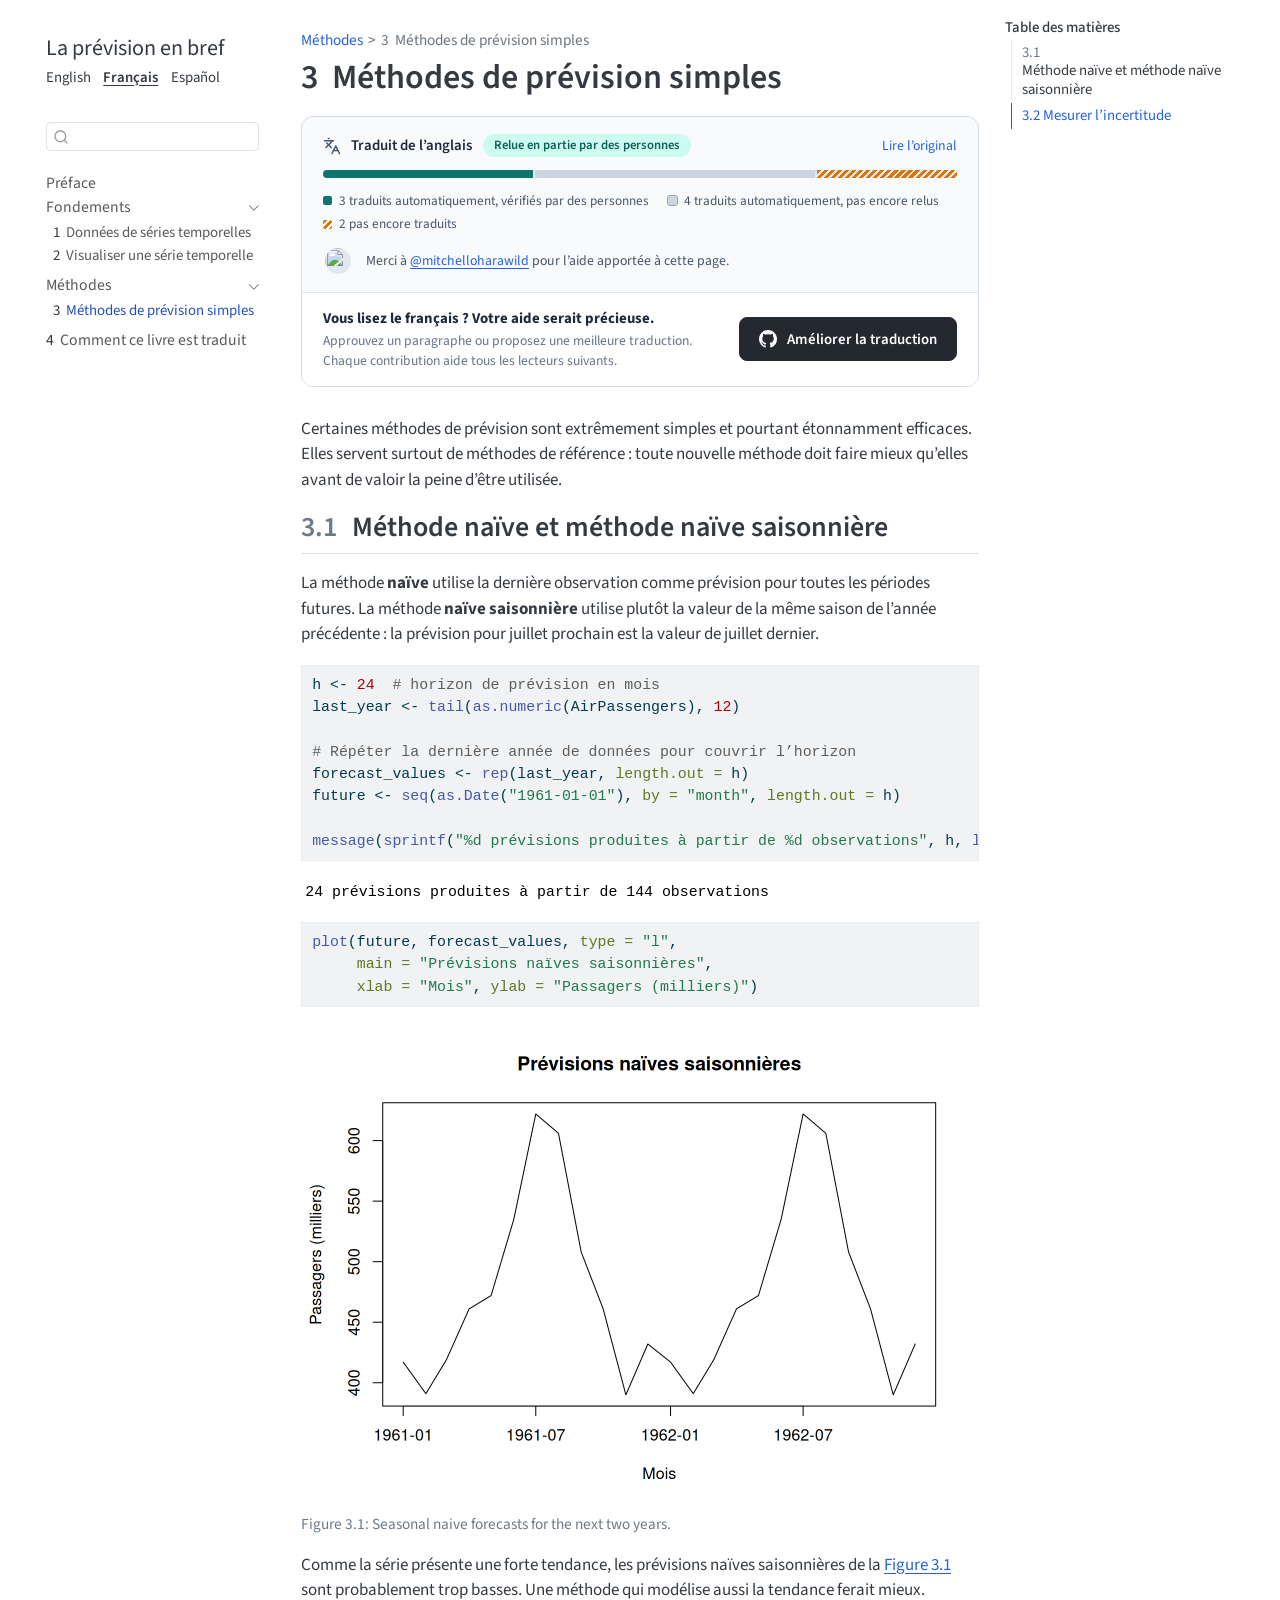
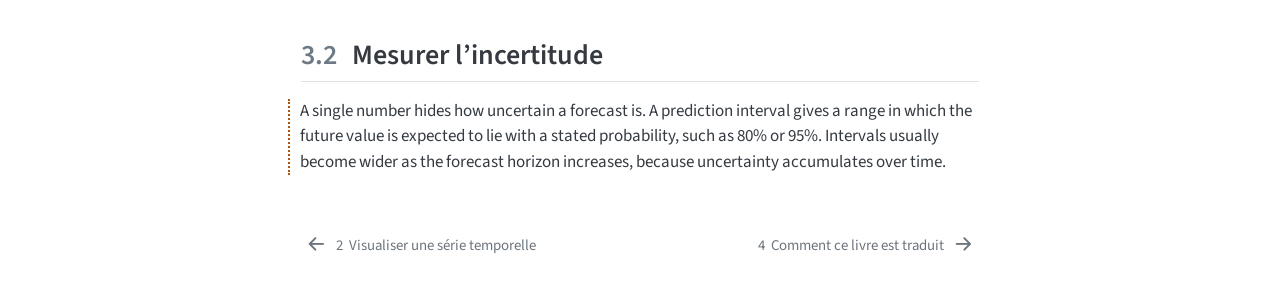
==== commit 6f3a366e: "Built site for gh-pages" ====
--- a/fr/chapters/benchmarks.html
+++ b/fr/chapters/benchmarks.html
@@ -253,13 +253,13 @@
 </header>
 
 
-<aside class="tr-banner" data-state="machine" aria-label="À propos de cette traduction"><div class="tr-banner-main"><div class="tr-banner-head"><svg class="tr-banner-icon" width="18" height="18" viewBox="0 0 24 24" fill="none" stroke="currentColor" stroke-width="2" stroke-linecap="round" stroke-linejoin="round" aria-hidden="true"><path d="m5 8 6 6"/><path d="m4 14 6-6 2-3"/><path d="M2 5h12"/><path d="M7 2h1"/><path d="m22 22-5-10-5 10"/><path d="M14 18h6"/></svg><span class="tr-banner-title">Traduit de l’anglais</span><span class="tr-banner-state" data-state="machine">Traduction automatique</span><a class="tr-original" href="../../chapters/benchmarks.html" hreflang="en">Lire l’original</a></div><div class="tr-banner-bar" role="img" aria-label="7 traduits automatiquement, pas encore relus; 2 pas encore traduits"><span data-kind="machine" style="flex-grow:7"></span><span data-kind="fallback" style="flex-grow:2"></span></div><ul class="tr-banner-legend" aria-hidden="true"><li><span class="tr-banner-key" data-kind="machine"></span>7 traduits automatiquement, pas encore relus</li><li><span class="tr-banner-key" data-kind="fallback"></span>2 pas encore traduits</li></ul><div class="tr-banner-people"><span class="tr-banner-empty" aria-hidden="true"><svg width="14" height="14" viewBox="0 0 24 24" fill="none" stroke="currentColor" stroke-width="2.2" stroke-linecap="round" aria-hidden="true"><path d="M12 5v14"/><path d="M5 12h14"/></svg></span><p>Personne n’a encore relu cette page. Aidez à relire la traduction et votre nom apparaîtra ici.</p></div></div><div class="tr-banner-cta"><div class="tr-banner-cta-text"><strong>Vous lisez le français ? Soyez la première personne à aider.</strong><span>Approuver quelques paragraphes qui se lisent bien indique déjà aux prochains lecteurs qu’ils peuvent s’y fier.</span></div><a class="tr-review-toggle tr-banner-button" href="?review=1"><svg width="18" height="18" viewBox="0 0 16 16" fill="currentColor" aria-hidden="true"><path d="M8 0C3.58 0 0 3.58 0 8c0 3.54 2.29 6.53 5.47 7.59.4.07.55-.17.55-.38 0-.19-.01-.82-.01-1.49-2.01.37-2.53-.49-2.69-.94-.09-.23-.48-.94-.82-1.13-.28-.15-.68-.52-.01-.53.63-.01 1.08.58 1.23.82.72 1.21 1.87.87 2.33.66.07-.52.28-.87.51-1.07-1.78-.2-3.64-.89-3.64-3.95 0-.87.31-1.59.82-2.15-.08-.2-.36-1.02.08-2.12 0 0 .67-.21 2.2.82.64-.18 1.32-.27 2-.27.68 0 1.36.09 2 .27 1.53-1.04 2.2-.82 2.2-.82.44 1.1.16 1.92.08 2.12.51.56.82 1.27.82 2.15 0 3.07-1.87 3.75-3.65 3.95.29.25.54.73.54 1.48 0 1.07-.01 1.93-.01 2.2 0 .21.15.46.55.38A8.013 8.013 0 0016 8c0-4.42-3.58-8-8-8z"/></svg><span class="tr-toggle-text">Relire la traduction</span></a></div></aside>
-<div class="tr-block" data-tr-id="u886e23" data-tr-status="machine" data-tr-reviews="0">
+<aside class="tr-banner" data-state="partial" aria-label="À propos de cette traduction"><div class="tr-banner-main"><div class="tr-banner-head"><svg class="tr-banner-icon" width="18" height="18" viewBox="0 0 24 24" fill="none" stroke="currentColor" stroke-width="2" stroke-linecap="round" stroke-linejoin="round" aria-hidden="true"><path d="m5 8 6 6"/><path d="m4 14 6-6 2-3"/><path d="M2 5h12"/><path d="M7 2h1"/><path d="m22 22-5-10-5 10"/><path d="M14 18h6"/></svg><span class="tr-banner-title">Traduit de l’anglais</span><span class="tr-banner-state" data-state="partial">Relue en partie par des personnes</span><a class="tr-original" href="../../chapters/benchmarks.html" hreflang="en">Lire l’original</a></div><div class="tr-banner-bar" role="img" aria-label="3 traduits automatiquement, vérifiés par des personnes; 4 traduits automatiquement, pas encore relus; 2 pas encore traduits"><span data-kind="verified" style="flex-grow:3"></span><span data-kind="machine" style="flex-grow:4"></span><span data-kind="fallback" style="flex-grow:2"></span></div><ul class="tr-banner-legend" aria-hidden="true"><li><span class="tr-banner-key" data-kind="verified"></span>3 traduits automatiquement, vérifiés par des personnes</li><li><span class="tr-banner-key" data-kind="machine"></span>4 traduits automatiquement, pas encore relus</li><li><span class="tr-banner-key" data-kind="fallback"></span>2 pas encore traduits</li></ul><div class="tr-banner-people"><span class="tr-banner-avatars" aria-hidden="true"><img src="https://github.com/mitchelloharawild.png?size=64" alt="" width="30" height="30" loading="lazy" title="@mitchelloharawild"></span><p>Merci à <a href="https://github.com/mitchelloharawild">@mitchelloharawild</a> pour l’aide apportée à cette page.</p></div></div><div class="tr-banner-cta"><div class="tr-banner-cta-text"><strong>Vous lisez le français ? Votre aide serait précieuse.</strong><span>Approuvez un paragraphe ou proposez une meilleure traduction. Chaque contribution aide tous les lecteurs suivants.</span></div><a class="tr-review-toggle tr-banner-button" href="?review=1"><svg width="18" height="18" viewBox="0 0 16 16" fill="currentColor" aria-hidden="true"><path d="M8 0C3.58 0 0 3.58 0 8c0 3.54 2.29 6.53 5.47 7.59.4.07.55-.17.55-.38 0-.19-.01-.82-.01-1.49-2.01.37-2.53-.49-2.69-.94-.09-.23-.48-.94-.82-1.13-.28-.15-.68-.52-.01-.53.63-.01 1.08.58 1.23.82.72 1.21 1.87.87 2.33.66.07-.52.28-.87.51-1.07-1.78-.2-3.64-.89-3.64-3.95 0-.87.31-1.59.82-2.15-.08-.2-.36-1.02.08-2.12 0 0 .67-.21 2.2.82.64-.18 1.32-.27 2-.27.68 0 1.36.09 2 .27 1.53-1.04 2.2-.82 2.2-.82.44 1.1.16 1.92.08 2.12.51.56.82 1.27.82 2.15 0 3.07-1.87 3.75-3.65 3.95.29.25.54.73.54 1.48 0 1.07-.01 1.93-.01 2.2 0 .21.15.46.55.38A8.013 8.013 0 0016 8c0-4.42-3.58-8-8-8z"/></svg><span class="tr-toggle-text">Améliorer la traduction</span></a></div></aside>
+<div class="tr-block" data-tr-id="u886e23" data-tr-status="reviewed" data-tr-reviews="1">
 <p>Certaines méthodes de prévision sont extrêmement simples et pourtant étonnamment efficaces. Elles servent surtout de méthodes de référence&nbsp;: toute nouvelle méthode doit faire mieux qu’elles avant de valoir la peine d’être utilisée.</p>
 </div>
 <section id="sec-naive" class="level2" data-number="3.1">
 <h2 data-number="3.1" class="anchored" data-anchor-id="sec-naive"><span class="header-section-number">3.1</span> <span class="tr-block tr-heading" data-tr-id="u3fd307" data-tr-status="machine" data-tr-reviews="0">Méthode naïve et méthode naïve saisonnière</span></h2>
-<div class="tr-block" data-tr-id="u6e75d2" data-tr-status="machine" data-tr-reviews="0">
+<div class="tr-block" data-tr-id="u6e75d2" data-tr-status="reviewed" data-tr-reviews="1">
 <p>La méthode <strong>naïve</strong> utilise la dernière observation comme prévision pour toutes les périodes futures. La méthode <strong>naïve saisonnière</strong> utilise plutôt la valeur de la même saison de l’année précédente&nbsp;: la prévision pour juillet prochain est la valeur de juillet dernier.</p>
 </div>
 <div class="cell">
